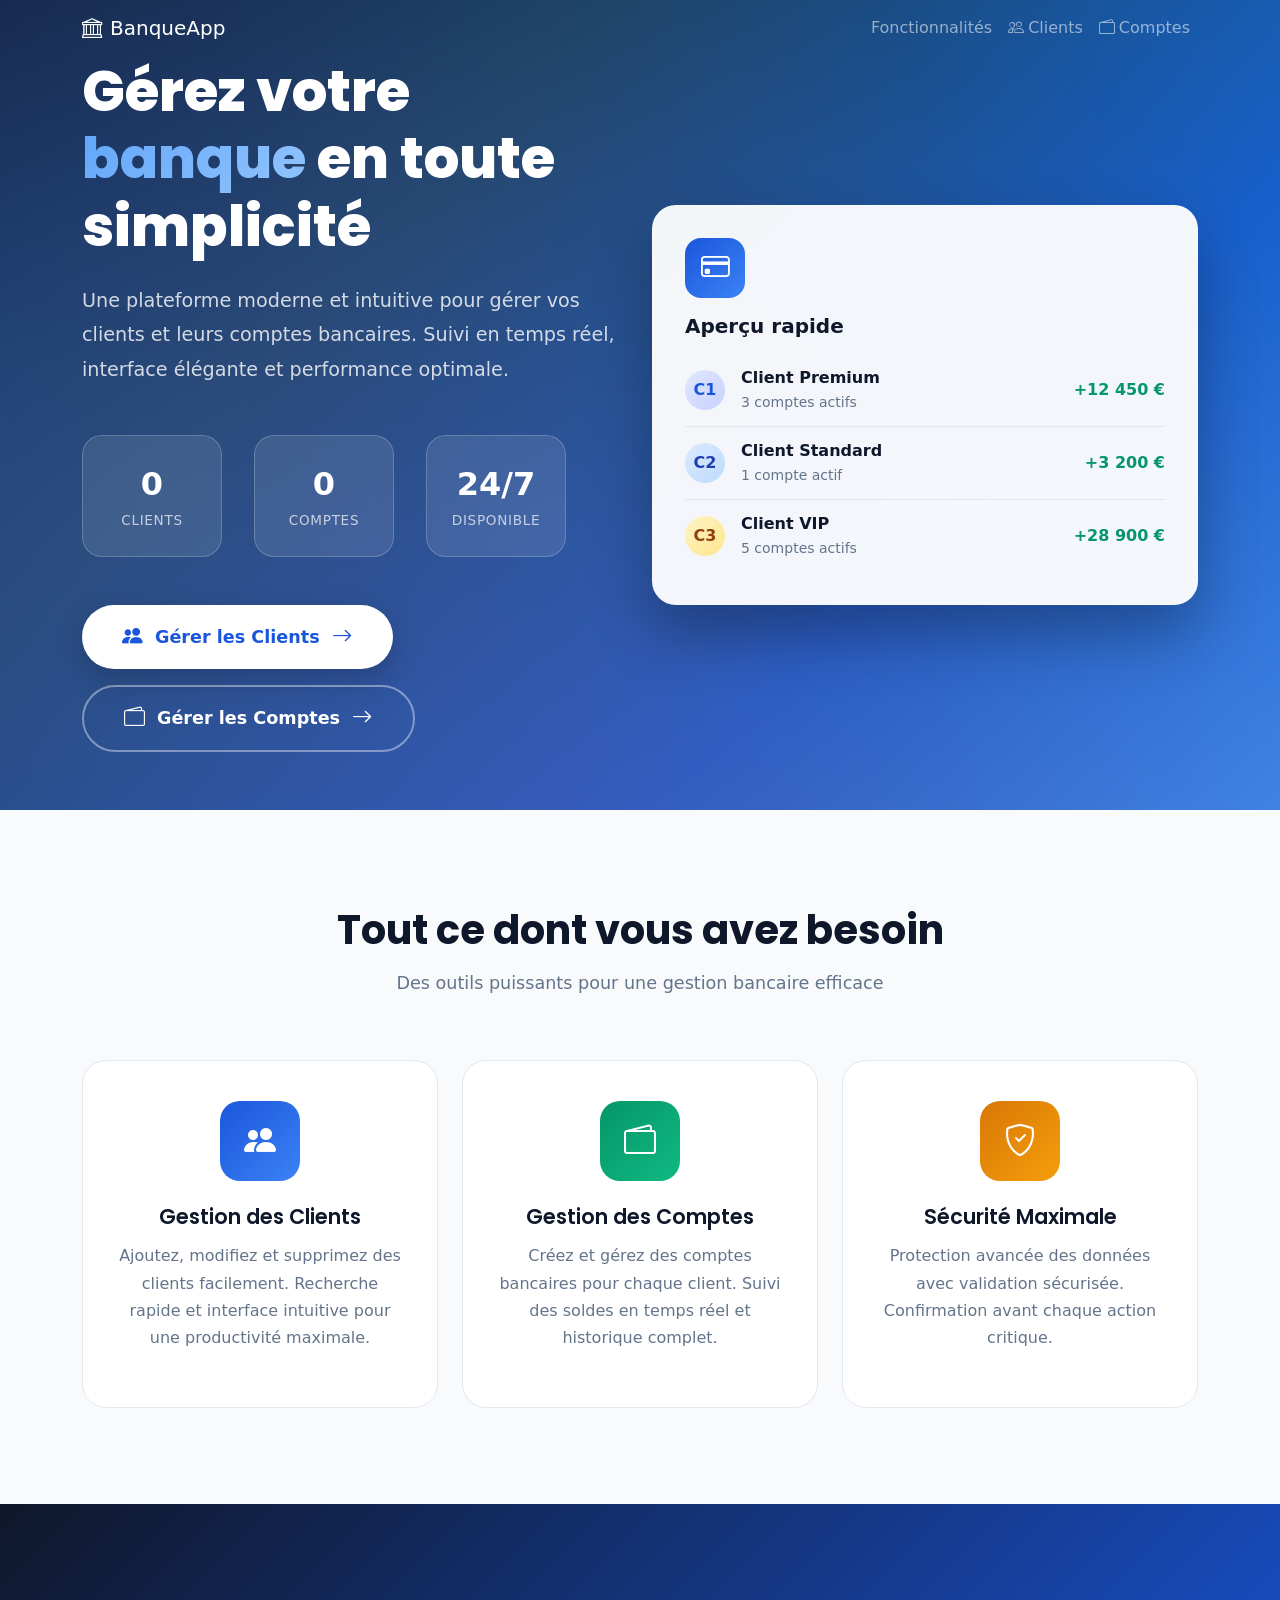
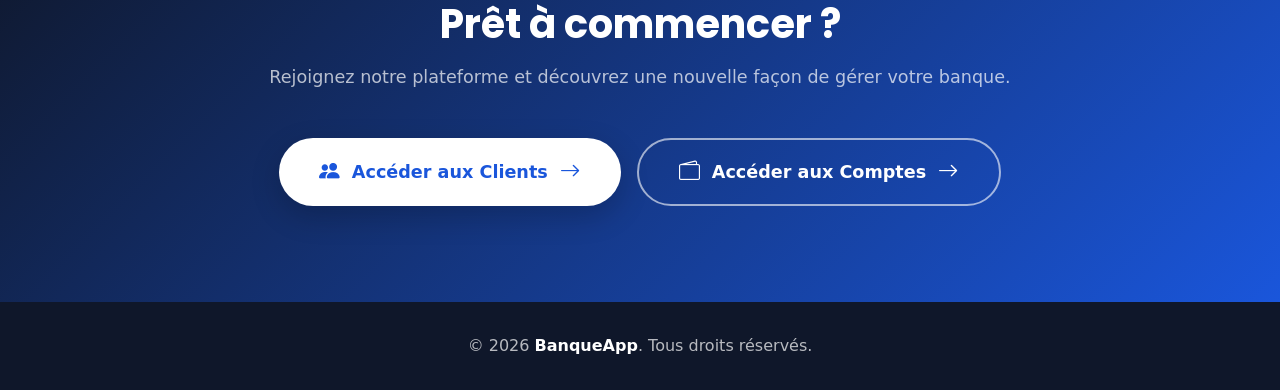
==== src/main/resources/templates/index.html @ 3369b993 "Preparation du template de la page d'accueil" ====
<!DOCTYPE html>
<html lang="fr" xmlns:th="http://www.thymeleaf.org">
<head>
    <meta charset="UTF-8">
    <meta name="viewport" content="width=device-width, initial-scale=1.0">
    <title>BanqueApp - Accueil</title>

    <!-- Bootstrap 5.3 CSS -->
    <link href="https://cdn.jsdelivr.net/npm/bootstrap@5.3.0/dist/css/bootstrap.min.css" rel="stylesheet">

    <!-- Bootstrap Icons -->
    <link href="https://cdn.jsdelivr.net/npm/bootstrap-icons@1.11.0/font/bootstrap-icons.css" rel="stylesheet">

    <!-- Google Fonts -->
    <link href="https://fonts.googleapis.com/css2?family=Inter:wght@300;400;500;600;700;800;900&family=Poppins:wght@400;500;600;700;800&display=swap" rel="stylesheet">

    <!-- Custom CSS -->
    <link href="/css/style.css" rel="stylesheet">

    <style>
        /* Styles spécifiques à la page d'accueil */
        .hero-section {
            position: relative;
            min-height: 90vh;
            display: flex;
            align-items: center;
            overflow: hidden;
            background: linear-gradient(135deg, #0f172a 0%, #1e3a5f 30%, #1a56db 70%, #3b82f6 100%);
        }

        .hero-section::before {
            content: '';
            position: absolute;
            top: -50%;
            left: -50%;
            width: 200%;
            height: 200%;
            background:
                radial-gradient(circle at 20% 50%, rgba(59, 130, 246, 0.3) 0%, transparent 50%),
                radial-gradient(circle at 80% 20%, rgba(5, 150, 105, 0.2) 0%, transparent 50%),
                radial-gradient(circle at 50% 80%, rgba(217, 119, 6, 0.15) 0%, transparent 50%);
            animation: heroBgFloat 15s ease-in-out infinite;
        }

        @keyframes heroBgFloat {
            0%, 100% { transform: translate(0, 0) rotate(0deg); }
            33% { transform: translate(30px, -30px) rotate(2deg); }
            66% { transform: translate(-20px, 20px) rotate(-2deg); }
        }

        .hero-content {
            position: relative;
            z-index: 10;
        }

        .hero-title {
            font-family: 'Poppins', sans-serif;
            font-size: 3.5rem;
            font-weight: 800;
            color: #ffffff;
            line-height: 1.2;
            margin-bottom: 1.5rem;
            animation: fadeInUp 0.8s ease-out;
        }

        .hero-title .highlight {
            background: linear-gradient(135deg, #60a5fa, #93c5fd);
            -webkit-background-clip: text;
            -webkit-text-fill-color: transparent;
            background-clip: text;
        }

        .hero-subtitle {
            font-size: 1.2rem;
            color: rgba(255, 255, 255, 0.8);
            margin-bottom: 3rem;
            font-weight: 300;
            line-height: 1.8;
            animation: fadeInUp 0.8s ease-out 0.2s both;
        }

        .hero-stats {
            display: flex;
            gap: 2rem;
            margin-bottom: 3rem;
            animation: fadeInUp 0.8s ease-out 0.4s both;
        }

        .hero-stat {
            text-align: center;
            padding: 1.5rem;
            background: rgba(255, 255, 255, 0.1);
            backdrop-filter: blur(20px);
            -webkit-backdrop-filter: blur(20px);
            border-radius: 20px;
            border: 1px solid rgba(255, 255, 255, 0.2);
            transition: all 0.3s ease;
            min-width: 140px;
        }

        .hero-stat:hover {
            transform: translateY(-5px);
            background: rgba(255, 255, 255, 0.15);
            box-shadow: 0 20px 50px rgba(0, 0, 0, 0.3);
        }

        .hero-stat-number {
            font-size: 2rem;
            font-weight: 700;
            color: #ffffff;
            display: block;
        }

        .hero-stat-label {
            font-size: 0.85rem;
            color: rgba(255, 255, 255, 0.7);
            font-weight: 500;
            text-transform: uppercase;
            letter-spacing: 0.05em;
        }

        .hero-buttons {
            display: flex;
            gap: 1rem;
            flex-wrap: wrap;
            animation: fadeInUp 0.8s ease-out 0.6s both;
        }

        .btn-hero {
            padding: 1rem 2.5rem;
            font-size: 1.1rem;
            font-weight: 600;
            border-radius: 50px;
            text-decoration: none;
            display: inline-flex;
            align-items: center;
            gap: 0.75rem;
            transition: all 0.3s cubic-bezier(0.34, 1.56, 0.64, 1);
            position: relative;
            overflow: hidden;
        }

        .btn-hero-primary {
            background: #ffffff;
            color: #1a56db;
            box-shadow: 0 10px 30px rgba(0, 0, 0, 0.2);
        }

        .btn-hero-primary:hover {
            transform: translateY(-3px);
            box-shadow: 0 20px 40px rgba(0, 0, 0, 0.3);
            color: #1e40af;
        }

        .btn-hero-outline {
            background: transparent;
            color: #ffffff;
            border: 2px solid rgba(255, 255, 255, 0.4);
        }

        .btn-hero-outline:hover {
            background: rgba(255, 255, 255, 0.1);
            border-color: #ffffff;
            transform: translateY(-3px);
            color: #ffffff;
        }

        .btn-hero i {
            font-size: 1.3rem;
            transition: transform 0.3s ease;
        }

        .btn-hero:hover i {
            transform: translateX(5px);
        }

        .hero-visual {
            position: relative;
            z-index: 10;
            animation: floatVisual 6s ease-in-out infinite;
        }

        @keyframes floatVisual {
            0%, 100% { transform: translateY(0); }
            50% { transform: translateY(-20px); }
        }

        .floating-card {
            background: rgba(255, 255, 255, 0.95);
            backdrop-filter: blur(20px);
            -webkit-backdrop-filter: blur(20px);
            border-radius: 24px;
            padding: 2rem;
            box-shadow: 0 30px 60px rgba(0, 0, 0, 0.3);
            border: 1px solid rgba(255, 255, 255, 0.3);
        }

        .floating-card-icon {
            width: 60px;
            height: 60px;
            background: linear-gradient(135deg, #1a56db, #3b82f6);
            border-radius: 16px;
            display: flex;
            align-items: center;
            justify-content: center;
            color: white;
            font-size: 1.8rem;
            margin-bottom: 1rem;
        }

        .floating-card-item {
            display: flex;
            align-items: center;
            gap: 1rem;
            padding: 0.75rem 0;
            border-bottom: 1px solid #e2e8f0;
        }

        .floating-card-item:last-child {
            border-bottom: none;
        }

        .floating-card-avatar {
            width: 40px;
            height: 40px;
            border-radius: 50%;
            background: linear-gradient(135deg, #e0e7ff, #c7d2fe);
            display: flex;
            align-items: center;
            justify-content: center;
            font-weight: 700;
            color: #1a56db;
        }

        .features-section {
            padding: 6rem 0;
            background: #f8fafc;
        }

        .section-title {
            font-family: 'Poppins', sans-serif;
            font-size: 2.5rem;
            font-weight: 700;
            color: #0f172a;
            text-align: center;
            margin-bottom: 1rem;
        }

        .section-subtitle {
            font-size: 1.1rem;
            color: #64748b;
            text-align: center;
            margin-bottom: 4rem;
            font-weight: 400;
        }

        .feature-card {
            background: #ffffff;
            border-radius: 24px;
            padding: 2.5rem 2rem;
            text-align: center;
            transition: all 0.4s cubic-bezier(0.34, 1.56, 0.64, 1);
            border: 1px solid #e2e8f0;
            height: 100%;
            position: relative;
            overflow: hidden;
        }

        .feature-card::before {
            content: '';
            position: absolute;
            top: 0;
            left: 0;
            right: 0;
            height: 4px;
            background: linear-gradient(90deg, #1a56db, #3b82f6, #60a5fa);
            transform: scaleX(0);
            transform-origin: center;
            transition: transform 0.4s ease;
        }

        .feature-card:hover::before {
            transform: scaleX(1);
        }

        .feature-card:hover {
            transform: translateY(-10px);
            box-shadow: 0 30px 60px rgba(0, 0, 0, 0.1);
        }

        .feature-icon {
            width: 80px;
            height: 80px;
            border-radius: 20px;
            display: flex;
            align-items: center;
            justify-content: center;
            margin: 0 auto 1.5rem;
            font-size: 2rem;
            color: #ffffff;
            transition: transform 0.4s ease;
        }

        .feature-card:hover .feature-icon {
            transform: scale(1.1) rotate(5deg);
        }

        .feature-icon-blue { background: linear-gradient(135deg, #1a56db, #3b82f6); }
        .feature-icon-green { background: linear-gradient(135deg, #059669, #10b981); }
        .feature-icon-orange { background: linear-gradient(135deg, #d97706, #f59e0b); }

        .feature-card h3 {
            font-family: 'Poppins', sans-serif;
            font-weight: 600;
            color: #0f172a;
            margin-bottom: 0.75rem;
            font-size: 1.3rem;
        }

        .feature-card p {
            color: #64748b;
            font-weight: 400;
            line-height: 1.7;
        }

        .cta-section {
            padding: 6rem 0;
            background: linear-gradient(135deg, #0f172a, #1a56db);
            text-align: center;
        }

        .cta-title {
            font-family: 'Poppins', sans-serif;
            font-size: 2.5rem;
            font-weight: 700;
            color: #ffffff;
            margin-bottom: 1rem;
        }

        .cta-subtitle {
            color: rgba(255, 255, 255, 0.7);
            font-size: 1.1rem;
            margin-bottom: 3rem;
        }

        /* Responsive */
        @media (max-width: 991px) {
            .hero-title {
                font-size: 2.5rem;
            }

            .hero-stats {
                gap: 1rem;
            }

            .hero-stat {
                padding: 1rem;
                min-width: 100px;
            }

            .hero-stat-number {
                font-size: 1.5rem;
            }

            .section-title,
            .cta-title {
                font-size: 2rem;
            }
        }

        @media (max-width: 767px) {
            .hero-section {
                min-height: auto;
                padding: 6rem 0 4rem;
            }

            .hero-title {
                font-size: 2rem;
            }

            .hero-subtitle {
                font-size: 1rem;
            }

            .hero-stats {
                flex-wrap: wrap;
            }

            .hero-stat {
                flex: 1 1 calc(50% - 1rem);
            }

            .hero-buttons {
                flex-direction: column;
            }

            .btn-hero {
                width: 100%;
                justify-content: center;
            }

            .hero-visual {
                margin-top: 3rem;
            }

            .section-title,
            .cta-title {
                font-size: 1.8rem;
            }

            .feature-card {
                margin-bottom: 1.5rem;
            }
        }

        @media (max-width: 575px) {
            .hero-title {
                font-size: 1.7rem;
            }

            .hero-stat {
                flex: 1 1 100%;
            }
        }
    </style>
</head>
<body>
<!-- Navbar -->
<nav class="navbar navbar-expand-lg navbar-dark fixed-top" id="mainNavbar">
    <div class="container">
        <a class="navbar-brand" href="/">
            <i class="bi bi-bank me-2"></i>BanqueApp
        </a>
        <button class="navbar-toggler" type="button" data-bs-toggle="collapse" data-bs-target="#navbarNav">
            <span class="navbar-toggler-icon"></span>
        </button>
        <div class="collapse navbar-collapse" id="navbarNav">
            <ul class="navbar-nav ms-auto">
                <li class="nav-item">
                    <a class="nav-link" href="#features">Fonctionnalités</a>
                </li>
                <li class="nav-item">
                    <a class="nav-link" href="/clients">
                        <i class="bi bi-people me-1"></i>Clients
                    </a>
                </li>
                <li class="nav-item">
                    <a class="nav-link" href="/comptes">
                        <i class="bi bi-wallet2 me-1"></i>Comptes
                    </a>
                </li>
            </ul>
        </div>
    </div>
</nav>

<!-- Hero Section -->
<section class="hero-section">
    <div class="container">
        <div class="row align-items-center">
            <div class="col-lg-6 hero-content">
                <h1 class="hero-title">
                    Gérez votre <span class="highlight">banque</span> en toute simplicité
                </h1>
                <p class="hero-subtitle">
                    Une plateforme moderne et intuitive pour gérer vos clients et leurs comptes bancaires.
                    Suivi en temps réel, interface élégante et performance optimale.
                </p>

                <div class="hero-stats">
                    <div class="hero-stat">
                        <span class="hero-stat-number" th:text="${totalClients != null ? totalClients : '0'}">0</span>
                        <span class="hero-stat-label">Clients</span>
                    </div>
                    <div class="hero-stat">
                        <span class="hero-stat-number" th:text="${totalComptes != null ? totalComptes : '0'}">0</span>
                        <span class="hero-stat-label">Comptes</span>
                    </div>
                    <div class="hero-stat">
                        <span class="hero-stat-number">24/7</span>
                        <span class="hero-stat-label">Disponible</span>
                    </div>
                </div>

                <div class="hero-buttons">
                    <a href="/clients" class="btn-hero btn-hero-primary">
                        <i class="bi bi-people-fill"></i>
                        Gérer les Clients
                        <i class="bi bi-arrow-right"></i>
                    </a>
                    <a href="/comptes" class="btn-hero btn-hero-outline">
                        <i class="bi bi-wallet2"></i>
                        Gérer les Comptes
                        <i class="bi bi-arrow-right"></i>
                    </a>
                </div>
            </div>

            <div class="col-lg-6 hero-visual">
                <div class="floating-card">
                    <div class="floating-card-icon">
                        <i class="bi bi-credit-card"></i>
                    </div>
                    <h5 style="font-weight: 600; color: #0f172a; margin-bottom: 1rem;">Aperçu rapide</h5>
                    <div class="floating-card-item">
                        <div class="floating-card-avatar">C1</div>
                        <div>
                            <strong style="color: #0f172a;">Client Premium</strong>
                            <br><small style="color: #64748b;">3 comptes actifs</small>
                        </div>
                        <span style="margin-left: auto; color: #059669; font-weight: 600;">+12 450 €</span>
                    </div>
                    <div class="floating-card-item">
                        <div class="floating-card-avatar" style="background: linear-gradient(135deg, #dbeafe, #bfdbfe); color: #1e40af;">C2</div>
                        <div>
                            <strong style="color: #0f172a;">Client Standard</strong>
                            <br><small style="color: #64748b;">1 compte actif</small>
                        </div>
                        <span style="margin-left: auto; color: #059669; font-weight: 600;">+3 200 €</span>
                    </div>
                    <div class="floating-card-item">
                        <div class="floating-card-avatar" style="background: linear-gradient(135deg, #fef3c7, #fde68a); color: #92400e;">C3</div>
                        <div>
                            <strong style="color: #0f172a;">Client VIP</strong>
                            <br><small style="color: #64748b;">5 comptes actifs</small>
                        </div>
                        <span style="margin-left: auto; color: #059669; font-weight: 600;">+28 900 €</span>
                    </div>
                </div>
            </div>
        </div>
    </div>
</section>

<!-- Features Section -->
<section class="features-section" id="features">
    <div class="container">
        <h2 class="section-title">Tout ce dont vous avez besoin</h2>
        <p class="section-subtitle">Des outils puissants pour une gestion bancaire efficace</p>

        <div class="row g-4">
            <div class="col-lg-4 col-md-6">
                <div class="feature-card">
                    <div class="feature-icon feature-icon-blue">
                        <i class="bi bi-people-fill"></i>
                    </div>
                    <h3>Gestion des Clients</h3>
                    <p>
                        Ajoutez, modifiez et supprimez des clients facilement.
                        Recherche rapide et interface intuitive pour une productivité maximale.
                    </p>
                </div>
            </div>

            <div class="col-lg-4 col-md-6">
                <div class="feature-card">
                    <div class="feature-icon feature-icon-green">
                        <i class="bi bi-wallet2"></i>
                    </div>
                    <h3>Gestion des Comptes</h3>
                    <p>
                        Créez et gérez des comptes bancaires pour chaque client.
                        Suivi des soldes en temps réel et historique complet.
                    </p>
                </div>
            </div>

            <div class="col-lg-4 col-md-6">
                <div class="feature-card">
                    <div class="feature-icon feature-icon-orange">
                        <i class="bi bi-shield-check"></i>
                    </div>
                    <h3>Sécurité Maximale</h3>
                    <p>
                        Protection avancée des données avec validation sécurisée.
                        Confirmation avant chaque action critique.
                    </p>
                </div>
            </div>
        </div>
    </div>
</section>

<!-- CTA Section -->
<section class="cta-section">
    <div class="container">
        <h2 class="cta-title">Prêt à commencer ?</h2>
        <p class="cta-subtitle">
            Rejoignez notre plateforme et découvrez une nouvelle façon de gérer votre banque.
        </p>
        <div class="d-flex justify-content-center gap-3 flex-wrap">
            <a href="/clients" class="btn-hero btn-hero-primary">
                <i class="bi bi-people-fill"></i>
                Accéder aux Clients
                <i class="bi bi-arrow-right"></i>
            </a>
            <a href="/comptes" class="btn-hero btn-hero-outline" style="border-color: rgba(255,255,255,0.6);">
                <i class="bi bi-wallet2"></i>
                Accéder aux Comptes
                <i class="bi bi-arrow-right"></i>
            </a>
        </div>
    </div>
</section>

<!-- Footer -->
<footer style="background: #0f172a; color: rgba(255,255,255,0.7); padding: 2rem 0; text-align: center;">
    <div class="container">
        <p style="margin: 0; font-weight: 400;">
            &copy; 2026 <strong style="color: #ffffff;">BanqueApp</strong>. Tous droits réservés.
        </p>
    </div>
</footer>

<!-- Bootstrap JS -->
<script src="https://cdn.jsdelivr.net/npm/bootstrap@5.3.0/dist/js/bootstrap.bundle.min.js"></script>

<script>
    // Navbar scroll effect
    window.addEventListener('scroll', function() {
        const navbar = document.getElementById('mainNavbar');
        if (window.scrollY > 50) {
            navbar.classList.add('scrolled');
        } else {
            navbar.classList.remove('scrolled');
        }
    });

    // Smooth scroll pour les ancres
    document.querySelectorAll('a[href^="#"]').forEach(anchor => {
        anchor.addEventListener('click', function(e) {
            e.preventDefault();
            const target = document.querySelector(this.getAttribute('href'));
            if (target) {
                target.scrollIntoView({ behavior: 'smooth', block: 'start' });
            }
        });
    });
</script>
</body>
</html>
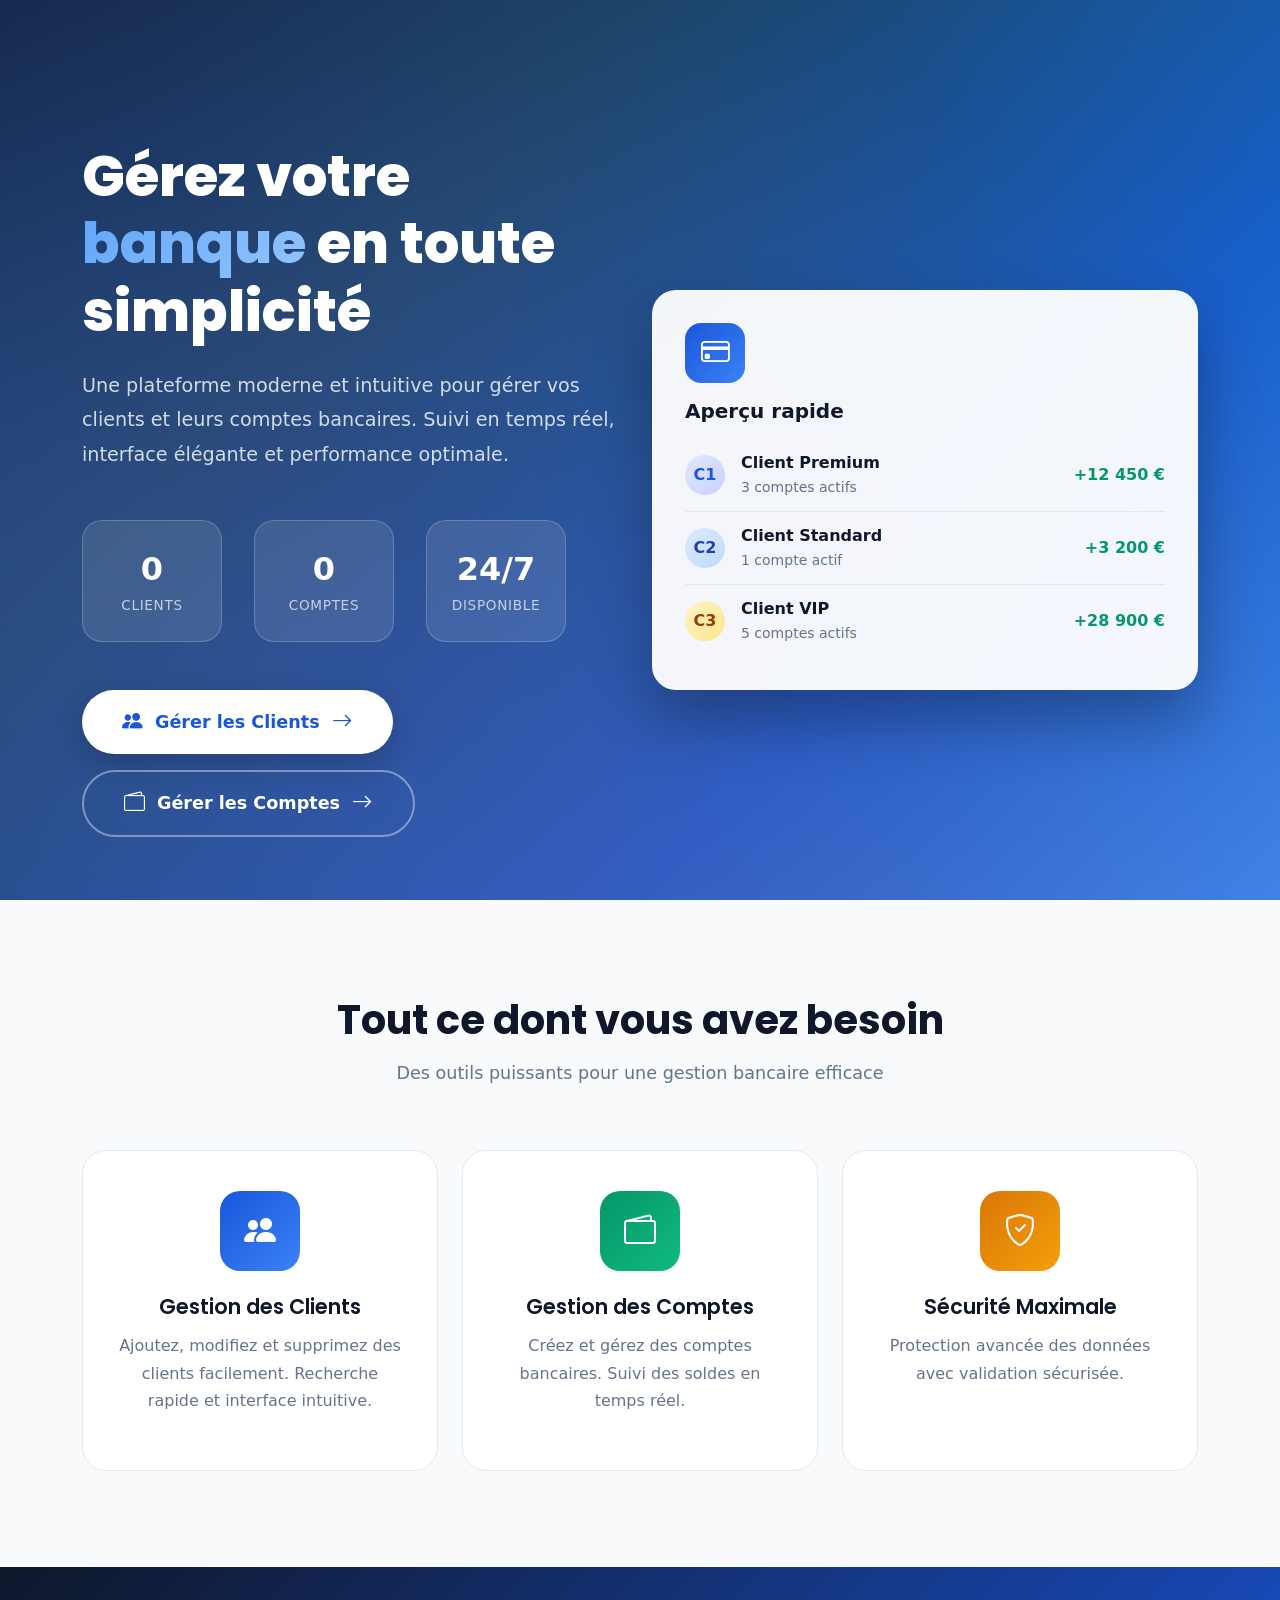
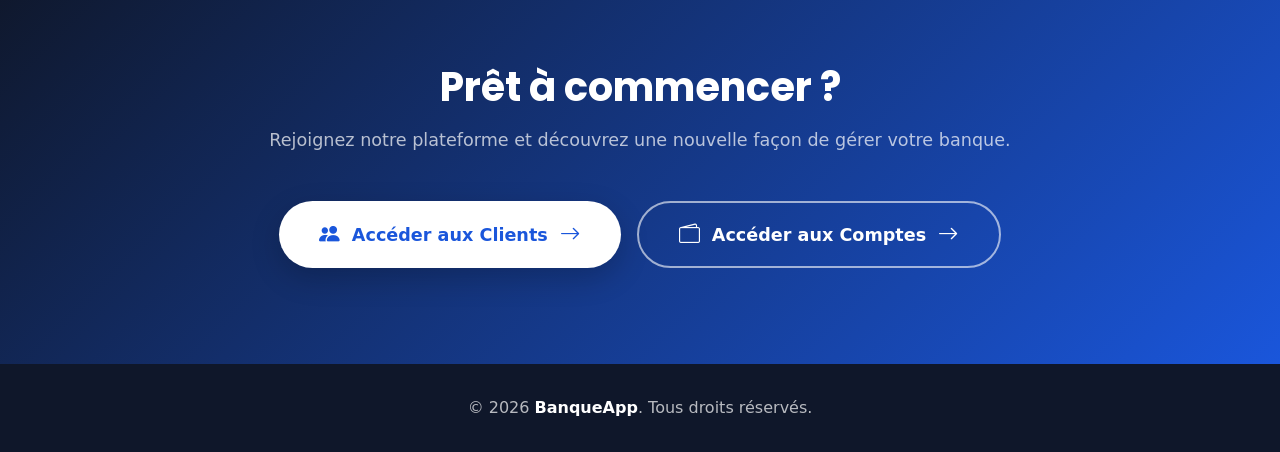
==== commit 4469f8bf: "Améliorations finales" ====
--- a/src/main/resources/templates/index.html
+++ b/src/main/resources/templates/index.html
@@ -18,14 +18,78 @@
     <link href="/css/style.css" rel="stylesheet">
 
     <style>
-        /* Styles spécifiques à la page d'accueil */
+        /* ===== STYLES SPÉCIFIQUES À LA PAGE D'ACCUEIL ===== */
+
+        /* Override du body pour la page d'accueil */
+        body {
+            background: #0f172a;
+            color: #ffffff;
+        }
+
+        /* Navbar transparente par défaut */
+        #mainNavbar {
+            background: transparent !important;
+            box-shadow: none !important;
+            border-bottom: 1px solid rgba(255, 255, 255, 0.1) !important;
+            position: fixed !important;
+            width: 100%;
+            transition: all 0.3s ease !important;
+            padding: 0.75rem 0;
+        }
+
+        /* Navbar après scroll */
+        #mainNavbar.scrolled {
+            background: linear-gradient(135deg, #1e40af 0%, #1a56db 50%, #3b82f6 100%) !important;
+            box-shadow: 0 10px 30px rgba(0, 0, 0, 0.3) !important;
+            border-bottom: 1px solid rgba(255, 255, 255, 0.1) !important;
+        }
+
+        /* Marque et liens en blanc */
+        #mainNavbar .navbar-brand {
+            color: #ffffff !important;
+            font-weight: 700;
+            text-shadow: 0 2px 4px rgba(0, 0, 0, 0.2);
+        }
+
+        #mainNavbar .nav-link {
+            color: rgba(255, 255, 255, 0.9) !important;
+            font-weight: 500;
+        }
+
+        #mainNavbar .nav-link:hover {
+            color: #ffffff !important;
+            background: rgba(255, 255, 255, 0.2) !important;
+        }
+
+        #mainNavbar .navbar-toggler {
+            border-color: rgba(255, 255, 255, 0.5) !important;
+        }
+
+        #mainNavbar .navbar-toggler-icon {
+            background-image: url("data:image/svg+xml,%3csvg xmlns='http://www.w3.org/2000/svg' viewBox='0 0 30 30'%3e%3cpath stroke='rgba(255, 255, 255, 0.8)' stroke-linecap='round' stroke-miterlimit='10' stroke-width='2' d='M4 7h22M4 15h22M4 23h22'/%3e%3c/svg%3e") !important;
+        }
+
+        /* Menu mobile */
+        @media (max-width: 991px) {
+            #mainNavbar .navbar-collapse {
+                background: rgba(15, 23, 42, 0.98) !important;
+                border-radius: 16px;
+                padding: 1rem;
+                margin-top: 0.5rem;
+                backdrop-filter: blur(20px);
+                -webkit-backdrop-filter: blur(20px);
+            }
+        }
+
+        /* Hero Section */
         .hero-section {
             position: relative;
-            min-height: 90vh;
+            min-height: 100vh;
             display: flex;
             align-items: center;
             overflow: hidden;
             background: linear-gradient(135deg, #0f172a 0%, #1e3a5f 30%, #1a56db 70%, #3b82f6 100%);
+            padding-top: 80px;
         }
 
         .hero-section::before {
@@ -79,6 +143,17 @@
             animation: fadeInUp 0.8s ease-out 0.2s both;
         }
 
+        @keyframes fadeInUp {
+            from {
+                opacity: 0;
+                transform: translateY(30px);
+            }
+            to {
+                opacity: 1;
+                transform: translateY(0);
+            }
+        }
+
         .hero-stats {
             display: flex;
             gap: 2rem;
@@ -193,6 +268,7 @@
             padding: 2rem;
             box-shadow: 0 30px 60px rgba(0, 0, 0, 0.3);
             border: 1px solid rgba(255, 255, 255, 0.3);
+            color: #0f172a;
         }
 
         .floating-card-icon {
@@ -232,9 +308,11 @@
             color: #1a56db;
         }
 
+        /* Features Section */
         .features-section {
             padding: 6rem 0;
             background: #f8fafc;
+            color: #0f172a;
         }
 
         .section-title {
@@ -323,6 +401,7 @@
             line-height: 1.7;
         }
 
+        /* CTA Section */
         .cta-section {
             padding: 6rem 0;
             background: linear-gradient(135deg, #0f172a, #1a56db);
@@ -343,90 +422,45 @@
             margin-bottom: 3rem;
         }
 
-        /* Responsive */
+        /* Footer */
+        .site-footer {
+            background: #0f172a;
+            color: rgba(255, 255, 255, 0.7);
+            padding: 2rem 0;
+            text-align: center;
+        }
+
+        /* ===== RESPONSIVE ===== */
         @media (max-width: 991px) {
-            .hero-title {
-                font-size: 2.5rem;
-            }
-
-            .hero-stats {
-                gap: 1rem;
-            }
-
-            .hero-stat {
-                padding: 1rem;
-                min-width: 100px;
-            }
-
-            .hero-stat-number {
-                font-size: 1.5rem;
-            }
-
-            .section-title,
-            .cta-title {
-                font-size: 2rem;
-            }
+            .hero-title { font-size: 2.5rem; }
+            .hero-stats { gap: 1rem; }
+            .hero-stat { padding: 1rem; min-width: 100px; }
+            .hero-stat-number { font-size: 1.5rem; }
+            .section-title, .cta-title { font-size: 2rem; }
         }
 
         @media (max-width: 767px) {
-            .hero-section {
-                min-height: auto;
-                padding: 6rem 0 4rem;
-            }
-
-            .hero-title {
-                font-size: 2rem;
-            }
-
-            .hero-subtitle {
-                font-size: 1rem;
-            }
-
-            .hero-stats {
-                flex-wrap: wrap;
-            }
-
-            .hero-stat {
-                flex: 1 1 calc(50% - 1rem);
-            }
-
-            .hero-buttons {
-                flex-direction: column;
-            }
-
-            .btn-hero {
-                width: 100%;
-                justify-content: center;
-            }
-
-            .hero-visual {
-                margin-top: 3rem;
-            }
-
-            .section-title,
-            .cta-title {
-                font-size: 1.8rem;
-            }
-
-            .feature-card {
-                margin-bottom: 1.5rem;
-            }
+            .hero-section { min-height: auto; padding: 6rem 0 4rem; }
+            .hero-title { font-size: 2rem; }
+            .hero-subtitle { font-size: 1rem; }
+            .hero-stats { flex-wrap: wrap; }
+            .hero-stat { flex: 1 1 calc(50% - 1rem); }
+            .hero-buttons { flex-direction: column; }
+            .btn-hero { width: 100%; justify-content: center; }
+            .hero-visual { margin-top: 3rem; }
+            .section-title, .cta-title { font-size: 1.8rem; }
+            .feature-card { margin-bottom: 1.5rem; }
         }
 
         @media (max-width: 575px) {
-            .hero-title {
-                font-size: 1.7rem;
-            }
-
-            .hero-stat {
-                flex: 1 1 100%;
-            }
+            .hero-title { font-size: 1.7rem; }
+            .hero-stat { flex: 1 1 100%; }
         }
     </style>
 </head>
 <body>
 <!-- Navbar -->
-<nav class="navbar navbar-expand-lg navbar-dark fixed-top" id="mainNavbar">
+<nav class="navbar navbar-expand-lg" id="mainNavbar">
     <div class="container">
         <a class="navbar-brand" href="/">
             <i class="bi bi-bank me-2"></i>BanqueApp
@@ -501,11 +535,11 @@
                     <div class="floating-card-icon">
                         <i class="bi bi-credit-card"></i>
                     </div>
-                    <h5 style="font-weight: 600; color: #0f172a; margin-bottom: 1rem;">Aperçu rapide</h5>
+                    <h5 style="font-weight: 600; margin-bottom: 1rem;">Aperçu rapide</h5>
                     <div class="floating-card-item">
                         <div class="floating-card-avatar">C1</div>
                         <div>
-                            <strong style="color: #0f172a;">Client Premium</strong>
+                            <strong>Client Premium</strong>
                             <br><small style="color: #64748b;">3 comptes actifs</small>
                         </div>
                         <span style="margin-left: auto; color: #059669; font-weight: 600;">+12 450 €</span>
@@ -513,7 +547,7 @@
                     <div class="floating-card-item">
                         <div class="floating-card-avatar" style="background: linear-gradient(135deg, #dbeafe, #bfdbfe); color: #1e40af;">C2</div>
                         <div>
-                            <strong style="color: #0f172a;">Client Standard</strong>
+                            <strong>Client Standard</strong>
                             <br><small style="color: #64748b;">1 compte actif</small>
                         </div>
                         <span style="margin-left: auto; color: #059669; font-weight: 600;">+3 200 €</span>
@@ -521,7 +555,7 @@
                     <div class="floating-card-item">
                         <div class="floating-card-avatar" style="background: linear-gradient(135deg, #fef3c7, #fde68a); color: #92400e;">C3</div>
                         <div>
-                            <strong style="color: #0f172a;">Client VIP</strong>
+                            <strong>Client VIP</strong>
                             <br><small style="color: #64748b;">5 comptes actifs</small>
                         </div>
                         <span style="margin-left: auto; color: #059669; font-weight: 600;">+28 900 €</span>
@@ -545,36 +579,25 @@
                         <i class="bi bi-people-fill"></i>
                     </div>
                     <h3>Gestion des Clients</h3>
-                    <p>
-                        Ajoutez, modifiez et supprimez des clients facilement.
-                        Recherche rapide et interface intuitive pour une productivité maximale.
-                    </p>
+                    <p>Ajoutez, modifiez et supprimez des clients facilement. Recherche rapide et interface intuitive.</p>
                 </div>
             </div>
-
             <div class="col-lg-4 col-md-6">
                 <div class="feature-card">
                     <div class="feature-icon feature-icon-green">
                         <i class="bi bi-wallet2"></i>
                     </div>
                     <h3>Gestion des Comptes</h3>
-                    <p>
-                        Créez et gérez des comptes bancaires pour chaque client.
-                        Suivi des soldes en temps réel et historique complet.
-                    </p>
+                    <p>Créez et gérez des comptes bancaires. Suivi des soldes en temps réel.</p>
                 </div>
             </div>
-
             <div class="col-lg-4 col-md-6">
                 <div class="feature-card">
                     <div class="feature-icon feature-icon-orange">
                         <i class="bi bi-shield-check"></i>
                     </div>
                     <h3>Sécurité Maximale</h3>
-                    <p>
-                        Protection avancée des données avec validation sécurisée.
-                        Confirmation avant chaque action critique.
-                    </p>
+                    <p>Protection avancée des données avec validation sécurisée.</p>
                 </div>
             </div>
         </div>
@@ -585,9 +608,7 @@
 <section class="cta-section">
     <div class="container">
         <h2 class="cta-title">Prêt à commencer ?</h2>
-        <p class="cta-subtitle">
-            Rejoignez notre plateforme et découvrez une nouvelle façon de gérer votre banque.
-        </p>
+        <p class="cta-subtitle">Rejoignez notre plateforme et découvrez une nouvelle façon de gérer votre banque.</p>
         <div class="d-flex justify-content-center gap-3 flex-wrap">
             <a href="/clients" class="btn-hero btn-hero-primary">
                 <i class="bi bi-people-fill"></i>
@@ -604,9 +625,9 @@
 </section>
 
 <!-- Footer -->
-<footer style="background: #0f172a; color: rgba(255,255,255,0.7); padding: 2rem 0; text-align: center;">
+<footer class="site-footer">
     <div class="container">
-        <p style="margin: 0; font-weight: 400;">
+        <p style="margin: 0;">
             &copy; 2026 <strong style="color: #ffffff;">BanqueApp</strong>. Tous droits réservés.
         </p>
     </div>
@@ -617,8 +638,9 @@
 
 <script>
     // Navbar scroll effect
+    const navbar = document.getElementById('mainNavbar');
+
     window.addEventListener('scroll', function() {
-        const navbar = document.getElementById('mainNavbar');
         if (window.scrollY > 50) {
             navbar.classList.add('scrolled');
         } else {
@@ -626,7 +648,7 @@
         }
     });
 
-    // Smooth scroll pour les ancres
+    // Smooth scroll
     document.querySelectorAll('a[href^="#"]').forEach(anchor => {
         anchor.addEventListener('click', function(e) {
             e.preventDefault();
